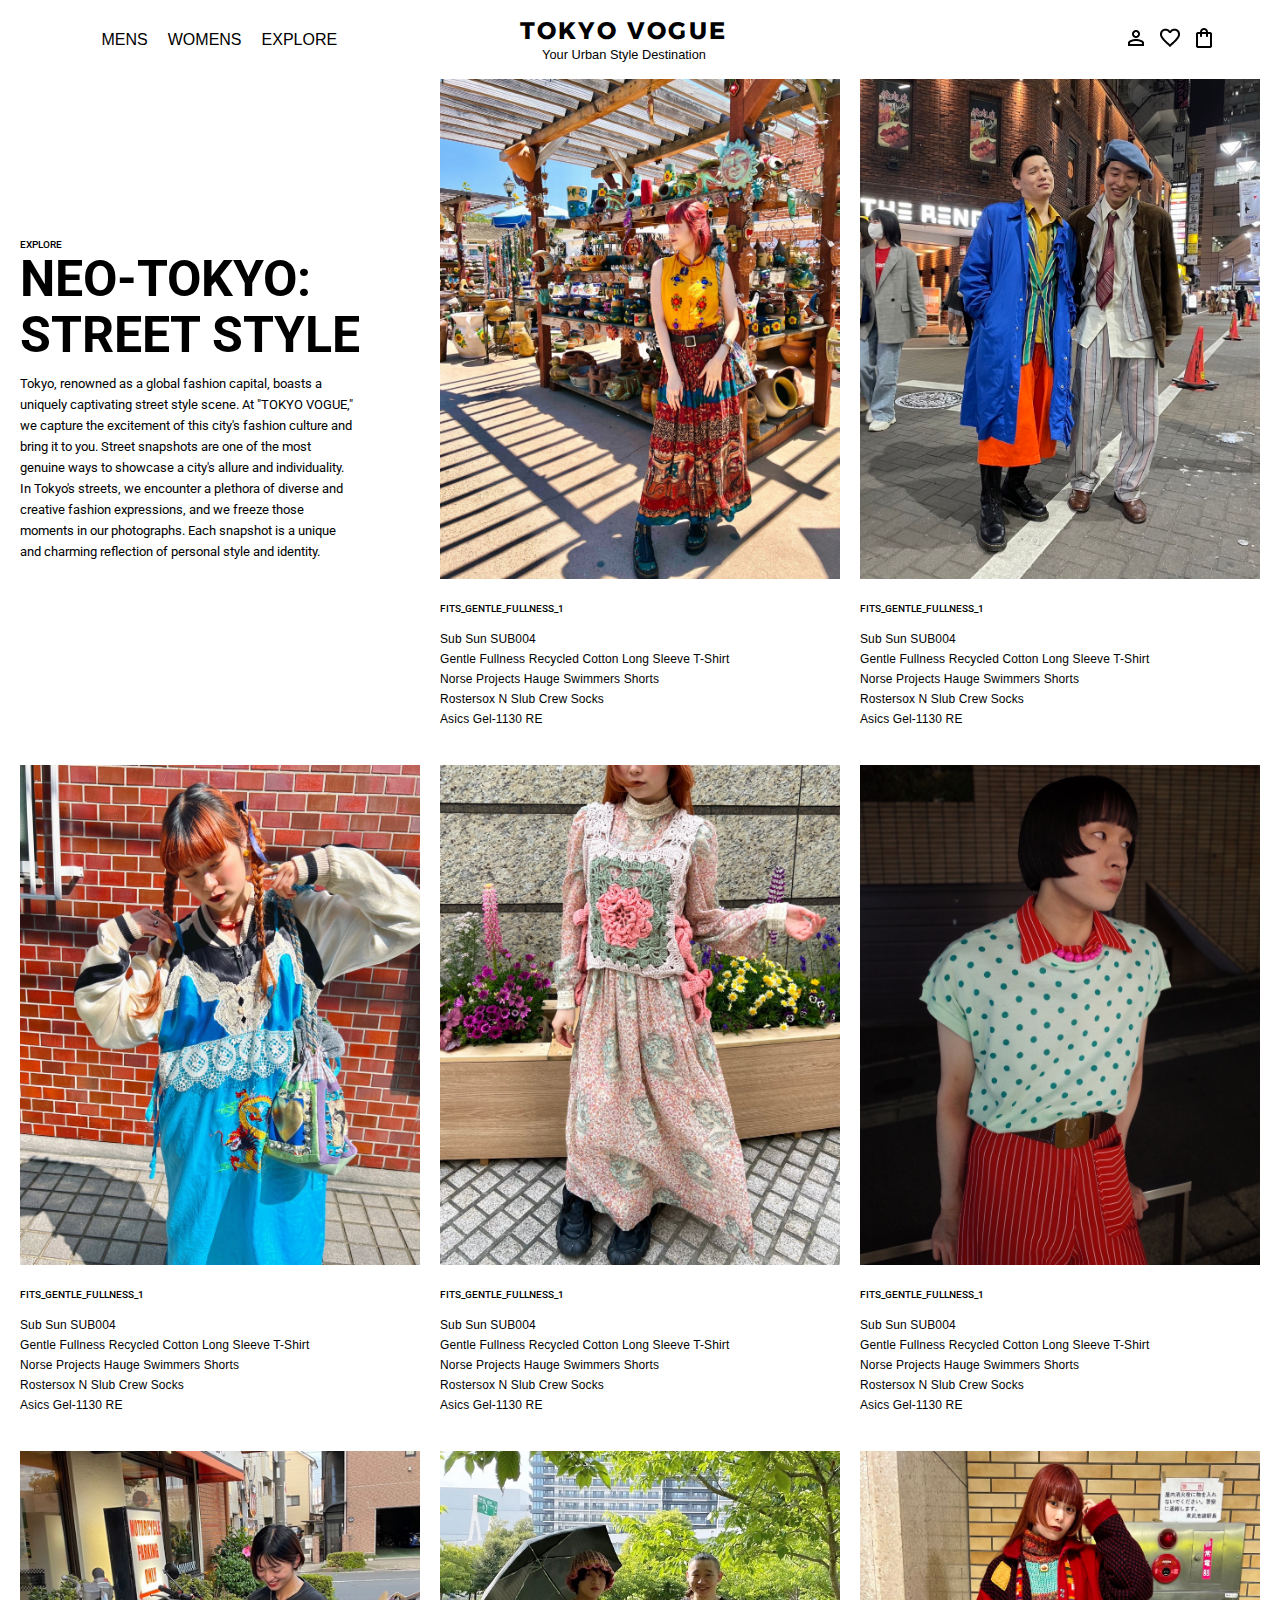
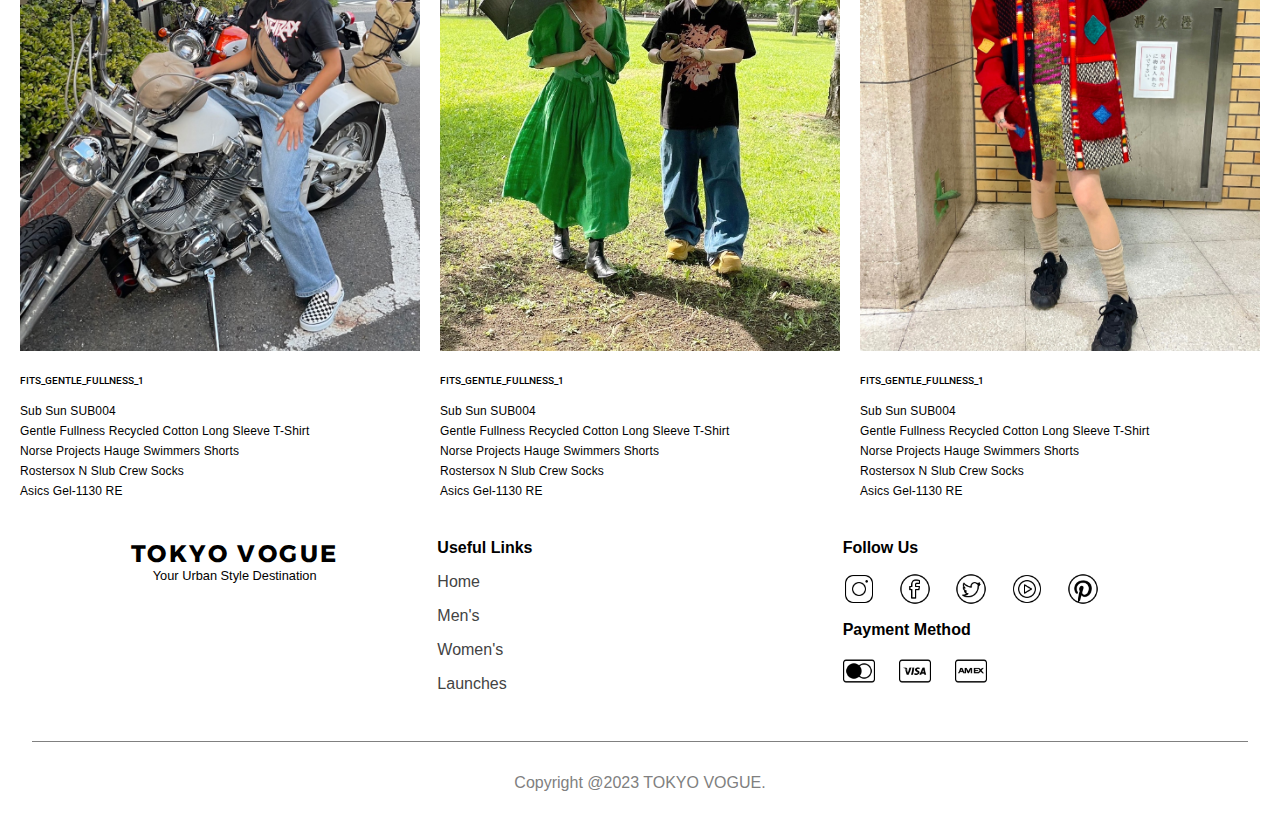
==== pages/explore.html @ 84b23850 "maya finished" ====
<!DOCTYPE html>
<html lang="en">
    <head>
        <meta charset="UTF-8">
        <meta name="viewport" content="width=device-width, initial-scale=1.0">
        <title>TOKYO VOGUE</title>
        <link rel="stylesheet" href="../index.css" >
        <link rel="stylesheet" href="../humburger.css">
        <link rel="stylesheet" href="../css/explore.css">
        <link rel="preconnect" href="https://fonts.googleapis.com">
        <link rel="preconnect" href="https://fonts.gstatic.com" crossorigin>
        <link href="https://fonts.googleapis.com/css2?family=Alexandria:wght@900&family=Roboto&display=swap" rel="stylesheet">
        <link href="https://fonts.googleapis.com/css2?family=Roboto:wght@900¥¥&display=swap" rel="stylesheet">
        <link href="https://fonts.googleapis.com/css2?family=Manrope:wght@800&display=swap" rel="stylesheet">
        <link href="https://fonts.googleapis.com/css2?family=Hind+Siliguri:wght@300&display=swap" rel="stylesheet">
    </head>
    <body>
        <nav class="c-header c-hamburger-menu">
            
            <input type="checkbox" name="hamburger" id="hamburger" class="c-hamburger-menu__input"/>
            <label for="hamburger" class="c-hamburger-menu__bg"></label>
            <ul class="c-header__list c-hamburger-menu__list">
            <li class="c-header__list-item">
            </li>
            <li class="c-header__list-item">
                <a href="../pages/mens.html" class="c-header__list-link">MENS</a>
            </li>
            <li class="c-header__list-item">
                <a href="../pages/womens.html" class="c-header__list-link">WOMENS</a>
            </li>
            <li class="c-header__list-item">
                <a href="../pages/explore.html" class="c-header__list-link">EXPLORE</a>
            </li>
            </ul>
            <div class="logo">
                <h2><a href="../index.html">TOKYO VOGUE</a></h2>
                <p><a href="../index.html">Your Urban Style Destination</a></p>
            </div>
            <ul class="icon-list">
                <li><img src="../imgs/person_FILL0_wght400_GRAD0_opsz24.png" class="" alt=""></li>
                <li><img src="../imgs/favorite_FILL0_wght400_GRAD0_opsz24.png" class="" alt=""></li>
                <li><img src="../imgs/shopping_bag_FILL0_wght400_GRAD0_opsz24.png" class="" alt=""></li>
            </ul>
            <label for="hamburger" class="c-hamburger-menu__button">
            <span class="c-hamburger-menu__button-mark"></span>
            <span class="c-hamburger-menu__button-mark"></span>
            <span class="c-hamburger-menu__button-mark"></span>
            </label>
        </nav>

        <section>
            <img src="../imgs/main3.JPG" class="explore-mobile-top">
            <div class="x-container">
                
                <div class="x-text">
                    <p class="x-p">EXPLORE</p>
                    <h2>NEO-TOKYO:</h2>
                    <h2>STREET STYLE</h2>
                    <p class="x-p2">Tokyo, renowned as a global fashion capital, boasts a uniquely captivating street style scene. At "TOKYO VOGUE," we capture the excitement of this city's fashion culture and bring it to you. Street snapshots are one of the most genuine ways to showcase a city's allure and individuality. In Tokyo's streets, we encounter a plethora of diverse and creative fashion expressions, and we freeze those moments in our photographs. Each snapshot is a unique and charming reflection of personal style and identity.</p>
                </div>
                <div class="x-items">
                    <img src="../imgs/style1.JPG" class="x-1" alt="clothes">
                    
                    <p class="x-items-title">FITS_GENTLE_FULLNESS_1</p>
                    <div class="x-ex">
                        <p>Sub Sun SUB004</p>
                        <p>Gentle Fullness Recycled Cotton Long Sleeve T-Shirt</p>
                        <p>Norse Projects Hauge Swimmers Shorts</p>
                        <p>Rostersox N Slub Crew Socks</p>
                        <p>Asics Gel-1130 RE</p>
                    </div>
                </div>
                <div class="x-items">
                    <img src="../imgs/style2.JPG" class="x-1" alt="clothes">
                    
                    <p class="x-items-title">FITS_GENTLE_FULLNESS_1</p>
                    <div class="x-ex">
                        <p>Sub Sun SUB004</p>
                        <p>Gentle Fullness Recycled Cotton Long Sleeve T-Shirt</p>
                        <p>Norse Projects Hauge Swimmers Shorts</p>
                        <p>Rostersox N Slub Crew Socks</p>
                        <p>Asics Gel-1130 RE</p>
                    </div>
                </div>
                <div class="x-items">
                    <img src="../imgs/style3.JPG" class="x-1" alt="clothes">
                    
                    <p class="x-items-title">FITS_GENTLE_FULLNESS_1</p>
                    <div class="x-ex">
                        <p>Sub Sun SUB004</p>
                        <p>Gentle Fullness Recycled Cotton Long Sleeve T-Shirt</p>
                        <p>Norse Projects Hauge Swimmers Shorts</p>
                        <p>Rostersox N Slub Crew Socks</p>
                        <p>Asics Gel-1130 RE</p>
                    </div>
                </div>
                <div class="x-items">
                    <img src="../imgs/style6.JPG" class="x-1" alt="clothes">
                    
                    <p class="x-items-title">FITS_GENTLE_FULLNESS_1</p>
                    <div class="x-ex">
                        <p>Sub Sun SUB004</p>
                        <p>Gentle Fullness Recycled Cotton Long Sleeve T-Shirt</p>
                        <p>Norse Projects Hauge Swimmers Shorts</p>
                        <p>Rostersox N Slub Crew Socks</p>
                        <p>Asics Gel-1130 RE</p>
                    </div>
                </div>
                <div class="x-items">
                    <img src="../imgs/style-k1.JPG" class="x-1" alt="clothes">
                    
                    <p class="x-items-title">FITS_GENTLE_FULLNESS_1</p>
                    <div class="x-ex">
                        <p>Sub Sun SUB004</p>
                        <p>Gentle Fullness Recycled Cotton Long Sleeve T-Shirt</p>
                        <p>Norse Projects Hauge Swimmers Shorts</p>
                        <p>Rostersox N Slub Crew Socks</p>
                        <p>Asics Gel-1130 RE</p>
                    </div>
                </div>
                <div class="x-items">
                    <img src="../imgs/style11.JPG" class="x-1" alt="clothes">
                    
                    <p class="x-items-title">FITS_GENTLE_FULLNESS_1</p>
                    <div class="x-ex">
                        <p>Sub Sun SUB004</p>
                        <p>Gentle Fullness Recycled Cotton Long Sleeve T-Shirt</p>
                        <p>Norse Projects Hauge Swimmers Shorts</p>
                        <p>Rostersox N Slub Crew Socks</p>
                        <p>Asics Gel-1130 RE</p>
                    </div>
                </div>
                <div class="x-items">
                    <img src="../imgs/style-k2.JPG" class="x-1" alt="clothes">
                    
                    <p class="x-items-title">FITS_GENTLE_FULLNESS_1</p>
                    <div class="x-ex">
                        <p>Sub Sun SUB004</p>
                        <p>Gentle Fullness Recycled Cotton Long Sleeve T-Shirt</p>
                        <p>Norse Projects Hauge Swimmers Shorts</p>
                        <p>Rostersox N Slub Crew Socks</p>
                        <p>Asics Gel-1130 RE</p>
                    </div>
                </div>
                
                
                <div class="x-items">
                    <img src="../imgs/style7.JPG" class="x-1" alt="clothes">
                    
                    <p class="x-items-title">FITS_GENTLE_FULLNESS_1</p>
                    <div class="x-ex">
                        <p>Sub Sun SUB004</p>
                        <p>Gentle Fullness Recycled Cotton Long Sleeve T-Shirt</p>
                        <p>Norse Projects Hauge Swimmers Shorts</p>
                        <p>Rostersox N Slub Crew Socks</p>
                        <p>Asics Gel-1130 RE</p>
                    </div>
                </div>
                
            </section>
        
            <footer>
                <div class="footer-container">
                    <div class="footer-left">
                        <div class="footer-logo">
                            <h2>TOKYO VOGUE</h2>
                            <p>Your Urban Style Destination</p>
                        </div>
                    </div>
                    
                    <div class="footer-middle">
                        <div>
                            <h4 class="usefullinks">Useful Links</h4>
                            <ul class="links-container">
                                <li><a href="index.html">Home</a></li>
                                <li><a href="pages/mens.html"> Men's</a></li>
                                <li><a href="pages/womens.html">Women's</a></li>
                                <li><a href="#">Launches</a></li>
                            </ul>
                        </div>
                    </div>
                    <div class="footer-right">
                        <h4>Follow Us</h4>
                        <div class="icons">
                            <img src="../imgs/icons8-instagram-50.png" class="icon-items" alt="instagram icon">
                            <img src="../imgs/icons8-facebook-50.png" class="icon-items" alt="facebook icon">
                            <img src="../imgs/icons8-twitter-circled-50.png" class="icon-items" alt="twitter-icon">
                            <img src="../imgs/icons8-youtube-music-50.png" class="icon-items" alt="youtube-icon">
                            <img src="../imgs/icons8-pinterest-50.png" class="icon-items" alt="pinterest-icon">
                        </div>
                        <h4>Payment Method</h4>
                        <div class="icons">
                            <img src="../imgs/icons8-mastercard-50.png" class="icon-items" alt="mastercard-icon">
                            <img src="../imgs/icons8-visa-card-50.png" class="icon-items" alt="visacard-icon">
                            <img src="../imgs/icons8-amex-50.png" class="icon-items" alt="amexcard-icon">
                        </div>
                        
                    </div>
        
                    <div class="mobile-footer">
                        <div class="footer-middle2">
                            
                            <h5 class="usefullinks">Useful Links</h5>
                            <ul class="links-container">
                                <li><a href="../index.html">Home</a></li>
                                <li><a href="../pages/mens.html"> Men's</a></li>
                                <li><a href="../pages/womens.html">Women's</a></li>
                                <li><a href="#">Launches</a></li>
                            </ul>
                            
                        </div>
                        <div class="footer-right2">
                            <h5>Follow Us</h5>
                            <div class="icons">
                                <img src="../imgs/icons8-instagram-50.png" class="icon-items" alt="instagram icon">
                                <img src="../imgs/icons8-facebook-50.png" class="icon-items" alt="facebook icon">
                                <img src="../imgs/icons8-twitter-circled-50.png" class="icon-items" alt="twitter-icon">
                                <img src="../imgs/icons8-youtube-music-50.png" class="icon-items" alt="youtube-icon">
                                <img src="../imgs/icons8-pinterest-50.png" class="icon-items" alt="pinterest-icon">
                            </div>
                            <h5>Payment Method</h5>
                            <div class="icons">
                                <img src="../imgs/icons8-mastercard-50.png" class="icon-items" alt="mastercard-icon">
                                <img src="../imgs/icons8-visa-card-50.png" class="icon-items" alt="visacard-icon">
                                <img src="../imgs/icons8-amex-50.png" class="icon-items" alt="amexcard-icon">
                            </div>
                            
                        </div>
                    </div>
                </div>
                <p class="footer-bottom">Copyright @2023 TOKYO VOGUE.</p>
            </footer>
            
        </body>
</html>
---- index.css ----
*{
    box-sizing: border-box;
    margin: 0;
    padding: 0;
    font-family: Verdana, Geneva, Tahoma, sans-serif;
}

/* ---------------------- nav-bar styling ---------------------- */

.nav-container{
    display: flex;
    justify-content: center;
    align-items: center;
    padding-top: 1rem;
    width: 100%;
}

.logo{
    display: flex;
    flex-direction: column;
    flex: 1;
    align-items: center;
}

.logo h2 a{
    color: black;
    text-decoration: none;
    font-family: 'Alexandria', sans-serif;
    letter-spacing: 0.1em;
}

.logo p a{
    color: black;
    text-decoration: none;
    font-size: 0.8em;
}

.logo h4{
    font-family: sans-serif;
}

.nav-list{
    display: flex;
    flex: 1;
    padding-left: none;
    gap: 15px;
    justify-content: center;
    
}

.nav-list li{
    list-style: none;
    font-family: 'Roboto', sans-serif;
    font-size: 0.9em;
}

.nav-list li a {
    text-decoration: none; 
    color: black; 
    background-image: linear-gradient(90deg, #000000, #000000); 
    background-repeat: no-repeat;
    background-position: left bottom; 
    background-size: 0 1.5px; 
    transition: background-size 0.3s; 
}
.nav-list li a:hover{
    background-size: 100% 1.5px; 
}

.icon-list{
    display: flex;
    padding-right: 2rem;
    justify-content: end;
    flex: 1;
    gap: 10px;
    
}

.icon-list li{
    list-style: none;
}

/*------------------------ main-------------------------- */
.mainImage {
    text-align: center; 
    position: relative; 
    overflow: hidden;
}

.main-image {
    width: 100%;
    display: block;
}

.main-image2{
    display: none;
}


.main-p {
    position: absolute;
    top: 38%;
    left: 3%;
    color: white;
} 

.main-p h2{
    font-family: 'Roboto', sans-serif;
    font-size: 2.5em;
}

.explore-now {
    margin: 20px auto;
    color: white;
    text-decoration: none; 
    background-image: linear-gradient(90deg, #ffffff, #ffffff); 
    background-repeat: no-repeat;
    background-position: left bottom;
    background-size: 0 1.5px; 
    transition: background-size 0.3s; 
}

.explore-now:hover {
    background-size: 100% 1.5px;
}

@media (max-width: 810px){
    .main-image{
        transform:scale( 1.2, 1.2);
    }

    .main-p p{
        font-size: 0.8em;
    }

    .main-p h2{
        font-size: 1.5em;
    }

    .explore-now{
        font-size: 0.8em;
    }
}

@media (max-width: 450px){
    .main-image{
        display: none;
    }

    .main-image2{
        display: block;
        width: 100%;
        filter: brightness(80%)
    }
    .main-p {
        top: 60%;
        left: 4%;
    }
    .main-p p{
        font-size: 0.8em;
    }

    .main-p h2{
        font-size: 1.2em;
    }
    
    .explore-now{
        font-size: 0.8em;
    }

    .nav-list {
        display: none;
    }

}


/* ----------------------------- shoecontainer ---------------------------- */

.shoes-container{
    margin-top: 1.5em;
    display: grid;
    grid-template-columns: 1fr 1fr 1fr;
    grid-template-rows: 1fr;
    gap: 1em;
}

.shoe1{
    display: flex;
    flex-direction: column;
    overflow: hidden;
}

.shoe{
    width: 90%;
    margin: 0 auto;
    transition: transform 0.3s ease; 
}

.shoe:hover{
    transform: scale(0.95);
}

.shoe-explain{
    width: 90%;
    margin: 0 auto;
}

.shoe-p {
    margin-top: 1em;
    font-size: 0.8em;
    font-family: Verdana, Geneva, Tahoma, sans-serif;
}

.shoe-p2 {
    margin-top: 0.7em;
    font-size: 0.8em;
    font-weight: 100;
    font-family: Verdana, Geneva, Tahoma, sans-serif;
    color: rgb(100, 100, 100);
}

.shoe-explain h3{
    margin-top: 0.7em;
    font-family: Verdana, Geneva, Tahoma, sans-serif;
}

@media (max-width: 810px){

    .shoe-p{
        font-size: 0.7em;
    }

    .shoe-explain h3{
        font-size: 0.9em;
    }

    .shoe-p2 {
        font-size: 0.7em;
    }
}


@media (max-width: 450px){
    .shoes-container{
        grid-template-columns: 1fr 1fr;
        grid-template-rows: 1fr 1fr ;
    }

    .shoe-p{
        font-size: 0.6em;
    }

    .shoe-explain h3{
        font-size: 0.8em;
    }

    .shoe-p2 {
        font-size: 0.6em;
    }
}

/* ---------------------- second and third main part ------------------- */

.second-main{
    margin-top: 1.5em;
    position: relative; 
    overflow: hidden;
}

.main2-image {
    width: 100%;
    display: block;
}

.main2-image2{
    display: none;
}
.main2-p {
    position: absolute;
    top: 50%;
    left: 5%;
    color: white;
    text-align: center;
} 

.main2-p h2{
    font-family: 'Roboto', sans-serif;
    font-size: 2.5em;
}

.explore-now2{
    font-family: Verdana, Geneva, Tahoma, sans-serif;
    color: white;
    text-decoration: none; 
    background-image: linear-gradient(90deg, #ffffff, #ffffff); 
    background-repeat: no-repeat;
    background-position: left bottom;
    background-size: 0 1.5px; 
    transition: background-size 0.3s; 
}

.explore-now2:hover {
    background-size: 100% 1.5px; 
}

@media (max-width:810px){
    .main2-image {
        transform:scale( 1.2, 1.2);
    }

    .main2-p {
        left: 3%;
    }

    .main2-p p{
        font-size: 0.9em;
    }

    .main2-p h2{
        font-size: 1.5em;
    }

    .explore-now2{
        font-size: 0.9em;
        background-size: 0 1px; 
    }

    .explore-now2:hover {
        background-size: 100% 1px; 
    }
}

@media (max-width:450px) {
    .main2-image{
        display: none;
    }

    .main2-image2{
        display: block;
        width: 100%;
        filter: brightness(80%)
    }
    .third-main{
        display: none;
    }

}
/* --------------------- more feature pert --------------------- */

.more-features{
    padding: 2em;
}

.more-features h3{
    margin: 2px 2px 1em 2px;
}

.feature-container{
    display: grid;
    grid-template-columns: 1fr 1fr 1fr 1fr;
    grid-template-rows: 1fr;
}

.first-one {
    width: 100%;
    padding: 3%;
}

.first-one img{
    width: 100%;

}

.first-one h4{
    font-size: 0.9em;
    margin: 1em 0em;
}

.first-one p{
    font-size: 0.8em;
    color: rgb(100, 100, 100);
}

@media (max-width: 810px){
    .first-one h4{
        font-size: 0.7em;
    }

    .first-one p{
        font-size: 0.5em;
    }
}

@media (max-width: 450px){
    .more-features h3{
        font-size: 0.95em;
    }

    .first-one {
        padding: 1%;
    }

    .first-one p{
        font-size: 0.6em;
    }

    .feature-container {
        grid-template-columns: 1fr ;
        grid-row: 1fr 1fr 1fr 1fr;
        gap: 0.5em;
    }
}

/* ---------------------- subscribe ------------------------ */

.subscribe {
    position: relative;
}

.subscribe-img {
    width: 100%;
    padding: 10px;
    filter: brightness(70%);
}

.subscribe2-img, .subscribe3-img, .subscribe4-img{
    display: none;
}

.subscribe-container {
    width: 30%;
    position: absolute; 
    top: 15%;
    left: 3%;
}


.subscribe-container h3{
    color: white;
    font-weight: 300;
    margin-bottom: 1.5em;
}

.input-text {
    height: 2.4em;
    width: 100%;
    padding: 0 16px;
    border-radius: 4px;
    border: none;
    box-shadow: 0 0 0 1px #ccc inset;
    appearance: none;
    -webkit-appearance: none;
    -moz-appearance: none;
}

.checkbox-group {
    display: flex;
    flex-direction: column;
    margin-bottom: 1.5em;
}

.checkbox-group p{
    color: white;
    margin-bottom: 1em;
}

.checkbox {
    display: flex;
    align-items: center;
    margin-bottom: 10px;
    flex: 1;
}

input[type="checkbox"] {
    margin-right: 5px; 
    flex-shrink: 0; 
}

.checkbox label{
    color: white;
}



.check-container{
    display: flex;
    justify-content: space-around;
}

.btn{
    border: 1px solid black;
    border-radius: 5px;
    background-color: black;
    text-align: center;
    color: white;
    height: 3em;
    width: 100%;
}

@media (max-width:1140px){
    .subscribe-img {
        display: none;
    }

    .subscribe2-img {
        display: block;
        width: 100%;
        padding: 10px;
        filter: brightness(70%);
    }
    .subscribe-container {
        top: 8%;
        width: 50%;
    }
    .subscribe-container h3 {
        font-size: 1.1em;
    }
}

@media (max-width: 770px){
    .subscribe2-img {
        display: none;
    }

    .subscribe3-img {
        display: block;
        width: 100%;
        padding: 10px;
        filter: brightness(70%);
    }
    .subscribe-container {
        top: 8%;
        width: 70%;
    }
}

@media (max-width: 558px){
    .subscribe3-img {
        display: none;
    }

    .subscribe4-img {
        display: block;
        width: 100%;
        padding: 10px;
        filter: brightness(65%);
    }
    .subscribe-container {
        top: 8%;
        width: 80%;
        left: 10%;
        margin: 0 auto;
    }

    .subscribe-container h3 {
        font-size: 1em;
        font-weight: 600;
    }
}

/* ----------------------- footer ---------------------- */

.footer-container{
    display: flex;
    justify-content: space-around;
    border-bottom:solid 1px gray ;
    width: 95%;
    margin: 2em auto;
    padding-bottom: 2em;
}

.footer-logo{
    display: flex;
    flex-direction: column;
    flex: 1;
    align-items: center;
}

.footer-logo h2{
    font-family: 'Alexandria', sans-serif;
    letter-spacing: 0.1em;
}

.footer-logo p {
    font-size: 0.8em;
}

.footer-left{
    flex: 1;
    display: flex;
    flex-direction: column;
}

.footer-middle{
    flex: 1;
}

.usefullinks {
    margin-bottom: 1em;
}

.links-container{
    padding-left: none;
}

.links-container li{
    list-style: none;
    margin-bottom: 1em;
}

.links-container li a {
    text-decoration: none;
    color: rgb(67, 67, 67);
}

.footer-right {
    flex: 1;
    display: flex;
    flex-direction: column;
}

.footer-right h4 {
    margin-bottom: 1em;
}

.footer-right div , .footer-right2 div{
    margin-bottom: 1em;
}



.icons{
    display: flex;
    gap: 1.5em;
    margin-bottom: 1em;
}

.icon-items{
    width: 2em;
}

.footer-bottom{
    text-align: center;
    margin-top: 2em;
    margin-bottom: 2em;
    color: gray;
}

.mobile-footer {
    display: none;
}

@media (max-width: 810px) {
    .footer-left {
        margin-bottom: 0.6em;
    }
    
    .footer-middle{
        display: none;
    }

    .footer-right {
        display: none;
    }
    
    .footer-container{
        flex-direction: column;
        margin-bottom: 1em;
    }

    .mobile-footer {
        display: flex;
        justify-content: space-around;
    }

    .footer-middle2 {
        padding-left: 10%;
    }

    .footer-right2 h5{
        margin: 0em 1em 1em 1em;
    }

    .footer-right2 div {
        padding-left: 1em;
        padding-right: 1em;
    }

    .usefullinks {
        margin-bottom: 0.7em;
    }

    .links-container li{
        margin-bottom: 0.7em;
    }

    .footer-logo{
        display: flex;
        margin-bottom: 2%;
    }
    
    .footer-logo h2{
        font-family: 'Alexandria', sans-serif;
        letter-spacing: 0.1em;
        font-size: 1.2em;
    }
    
    .footer-logo p {
        font-size: 0.7em;
    }

    .footer-bottom{
        font-size: 0.8em;
    }
    
}

@media (max-width:450px ) {

    .footer-container{
        padding-bottom: 1.5em;
    }
    .footer-middle2 {
        padding-left: 5%;
    }

    .icon-items{
        width: 1.5em;
    }

    .icons {
        gap: 0.5em;
    }
    
    .links-container li a{
        margin-bottom: 0.5em;
        font-size: 0.85em;
    }

    .footer-bottom {
        font-size: 0.5em;
    }
    
}
---- humburger.css ----
/* ----------------hamburger---------------- */

.hamburger {
  display: none;
}

.hamburger-menu{
  display: none;
}

.c-header {
  align-items: center;
  box-sizing: border-box;
  display: flex;
  justify-content: space-between;
  padding: 1rem 2rem; 
  width: 100%;
  display: flex;
}


.c-header__list {
  box-sizing: border-box;
  display: flex;
  margin: 0;
  padding: 0;
  flex: 1;
  justify-content: center;
}

.c-header__list-item {
  list-style: none;
  text-decoration: none;
}

.c-header__list-link {
  color: #000; 
  display: block;
  margin-right: 20px; 
  padding: 10px 0px; 
  text-decoration: none; 
  background-image: linear-gradient(90deg, #000000, #000000); 
  background-repeat: no-repeat;
  background-position: left bottom; 
  background-size: 0 1.5px; 
  transition: background-size 0.3s; 
}

.c-header__list-link:hover {
    background-size: 100% 1.5px; 
}

.c-hamburger-menu {
  position: relative;
  z-index: 9999;
}

@media screen and (max-width:810px) {
  .c-hamburger-menu__list {
    background-color: rgb(164, 164, 164); 
    align-items: flex-start;
    display: flex;
    flex-direction: column;
    left: 0;
    padding: 2rem; 
    position: absolute;
    transform: translateX(-100%);
    transition: 0.3s; 
    top: 100%;
    width: 100%;
  }

  #hamburger:checked ~ .c-hamburger-menu__list {
    transform: translateX(0%);
    transition: 0.3s;
  }
  
}

.c-hamburger-menu__input {
  display: none;
}
  
#hamburger:checked ~ .c-hamburger-menu__bg {
  display: block;
}

.c-hamburger-menu__button {
  display: none;
}

@media screen and (max-width: 810px) {
  .c-hamburger-menu__button {
    align-items: center;
    border: none;
    cursor: pointer;
    display: flex;
    flex-direction: column;
    gap: 5px; 
    justify-content: center;
  }
}

.c-hamburger-menu__button-mark {
  background-color: #000; 
  display: block;
  height: 1px; 
  transition: 0.3s; 
  width: 20px; 
}

@media screen and (max-width: 810px) {
  #hamburger:checked
    ~ .c-hamburger-menu__button
    .c-hamburger-menu__button-mark:nth-of-type(1) {
    transform: translate(2px, 1px) rotate(45deg); 
    transform-origin: 0%; 
  }
  #hamburger:checked
    ~ .c-hamburger-menu__button
    .c-hamburger-menu__button-mark:nth-of-type(2) {
    opacity: 0;
  }
  #hamburger:checked
    ~ .c-hamburger-menu__button
    .c-hamburger-menu__button-mark:nth-of-type(3) {
    transform: translate(2px, 3px) rotate(-45deg); 
    transform-origin: 0%; 
  }

}
/* -------- nav-bar styling -------- */

@media screen and (max-width: 810px) {
    .icon-list {
      display: none;
    }
}
---- css/explore.css ----
.explore-mobile-top{
    display: none;
}

.x-container {
    display: grid;
    grid-template-columns: 1fr 1fr 1fr;
    grid-template-rows: 1fr 1fr  1fr;
    grid-gap: 30px 20px;
    padding: 0px 20px 0px 20px;
}

.x-text{
    display: flex;
    flex-direction: column;
    align-items: flex-start;
    justify-content: center;
    padding-top: 100px;
    padding-bottom: 100px;
}

.x-1{
    width: 100%;
    margin-bottom: 20px;
}

.x-p {
    font-family: "neue-haas-unica", -apple-system, BlinkMacSystemFont, "Segoe UI", Roboto, Helvetica, Arial, sans-serif, "Apple Color Emoji", "Segoe UI Emoji", "Segoe UI Symbol", sans-serif;
    font-size: 10px;
    font-weight: 500;
    line-height: 12px;
    text-transform: uppercase;
}

.x-p2 {
    font-family: "neue-haas-unica", -apple-system, BlinkMacSystemFont, "Segoe UI", Roboto, Helvetica, Arial, sans-serif, "Apple Color Emoji", "Segoe UI Emoji", "Segoe UI Symbol", sans-serif;
    display: block;
    margin-block-start: 1em;
    margin-block-end: 1em;
    margin-inline-start: 0px;
    margin-inline-end: 0px;
    margin-top: 10px;
    max-width: 335px;
    font-size: 13px;
    font-weight: 400;
    letter-spacing: 0;
    line-height: 21px;
    text-rendering: optimizeLegibility;
}

.x-text h2{
    font-family: "neue-haas-unica", -apple-system, BlinkMacSystemFont, "Segoe UI", Roboto, Helvetica, Arial, sans-serif, "Apple Color Emoji", "Segoe UI Emoji", "Segoe UI Symbol", sans-serif;
    font-size: 50px;
    line-height: 56px
}

.x-items-title{
    font-family: "neue-haas-unica", -apple-system, BlinkMacSystemFont, "Segoe UI", Roboto, Helvetica, Arial, sans-serif, "Apple Color Emoji", "Segoe UI Emoji", "Segoe UI Symbol", sans-serif;
    font-size: 10px;
    font-weight: 500;
    line-height: 12px;
    text-transform: uppercase;
    margin-bottom: 20px;
}

.x-ex {
    display: block;

}

.x-ex p{
    margin-bottom: 1em;
    font-weight: 300;
    line-height: 8px;
    letter-spacing: 0.01em;
    font-family: HelveticaNeue-Light, "Helvetica Neue Light", "Helvetica Neue", Helvetica, Arial, sans-serif;
    font-size: 12px;
}


@media (max-width:1100px){
    .x-container {
        display: grid;
        grid-template-columns: 1fr 1fr ;
        grid-template-rows: 1fr 1fr  1fr 1fr;
        grid-gap: 30px 20px;
        padding: 0px 20px 0px 20px;
    }
}

@media (max-width: 750px){
    .explore-mobile-top{
        display: block;
        width: 100%;
        filter: brightness(80%)
    }
    .x-container {
        display: grid;
        grid-template-columns: 1fr ;
        grid-template-rows: 450px 1fr  1fr 1fr 1fr;
        grid-gap: 20px;
    }

    .x-text h2{
        font-family: "neue-haas-unica", -apple-system, BlinkMacSystemFont, "Segoe UI", Roboto, Helvetica, Arial, sans-serif, "Apple Color Emoji", "Segoe UI Emoji", "Segoe UI Symbol", sans-serif;
        font-size: 1.5em;
        line-height: 1.5em;
    }
}
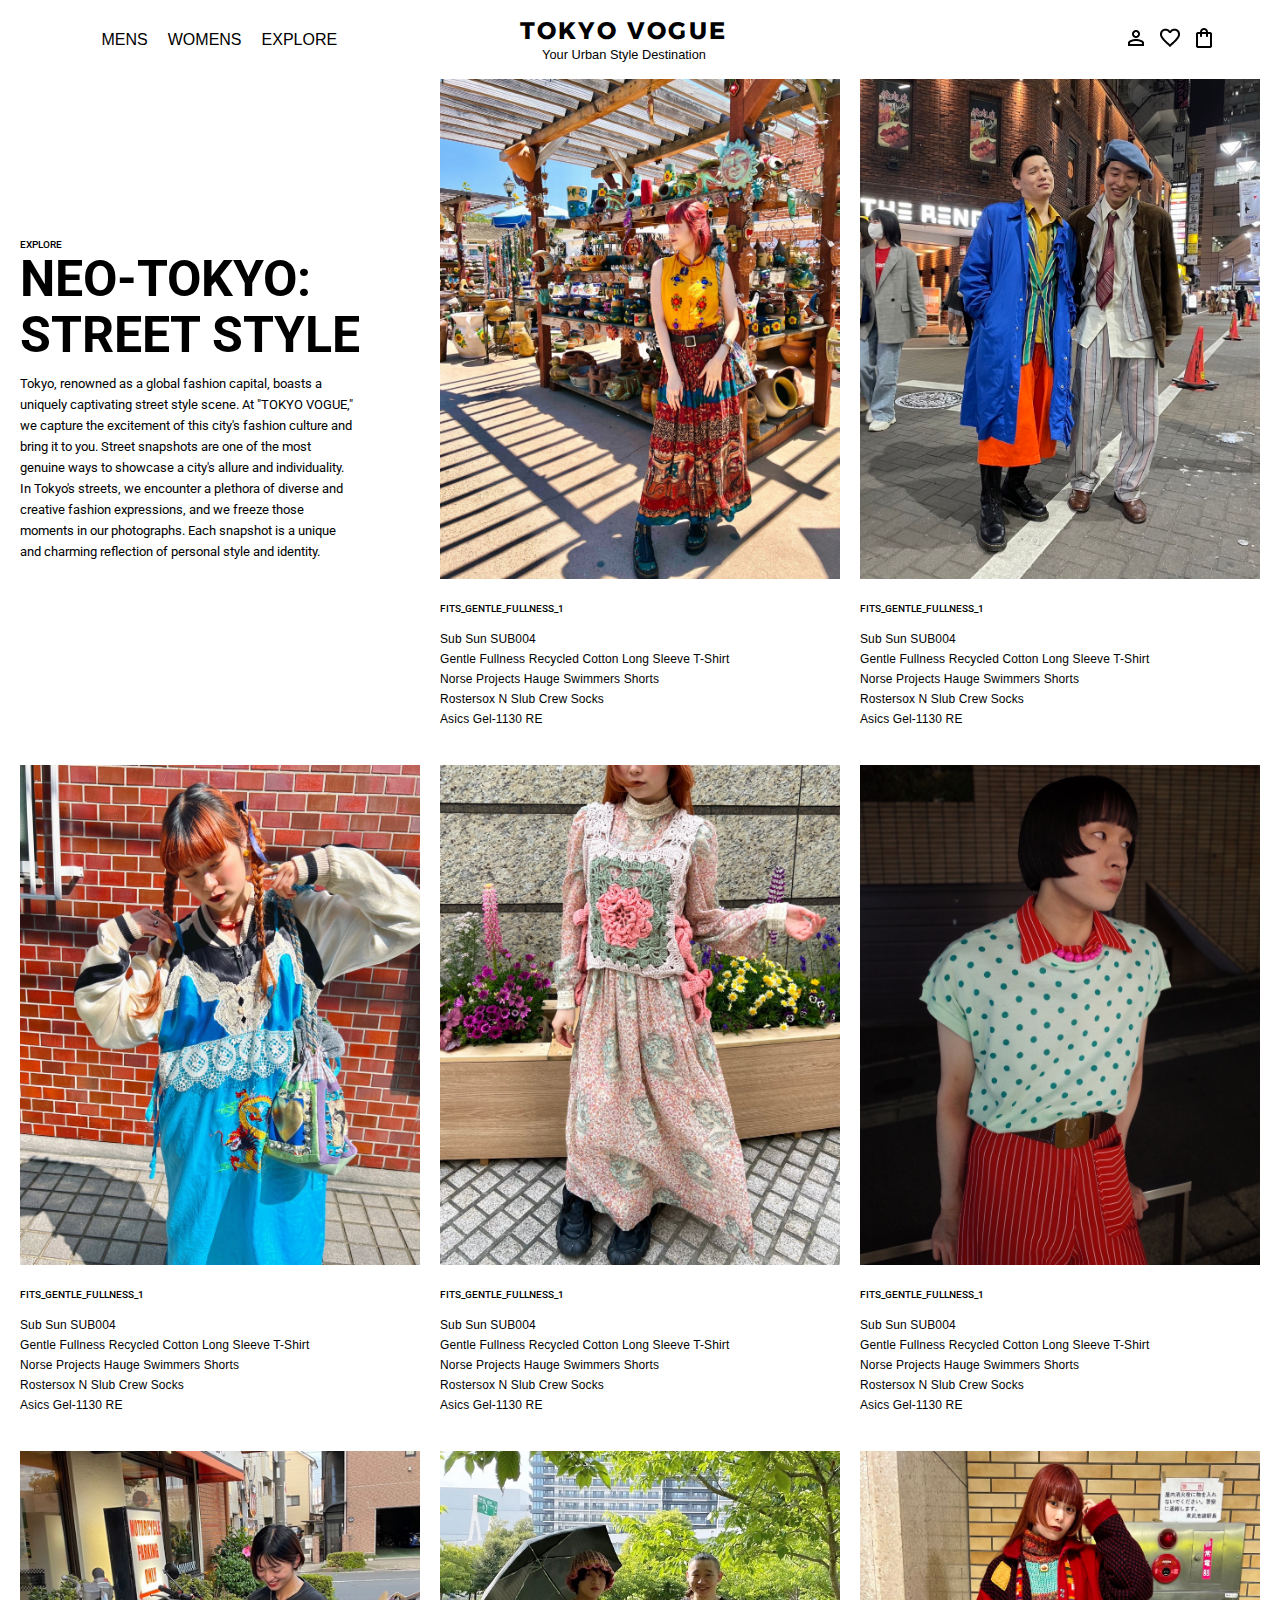
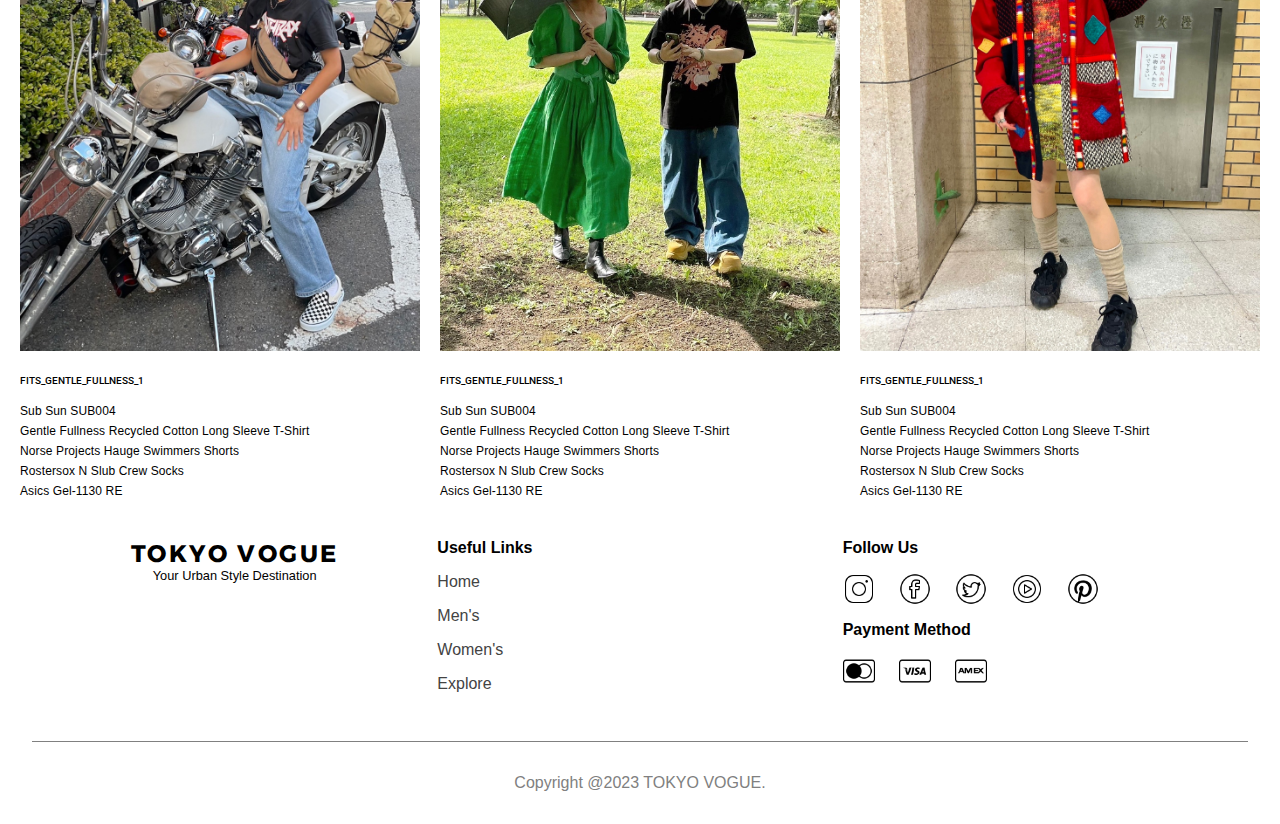
==== commit 401c658b: "added javascript for hamburger and carusel" ====
--- a/pages/explore.html
+++ b/pages/explore.html
@@ -10,46 +10,49 @@
         <link rel="preconnect" href="https://fonts.googleapis.com">
         <link rel="preconnect" href="https://fonts.gstatic.com" crossorigin>
         <link href="https://fonts.googleapis.com/css2?family=Alexandria:wght@900&family=Roboto&display=swap" rel="stylesheet">
-        <link href="https://fonts.googleapis.com/css2?family=Roboto:wght@900¥¥&display=swap" rel="stylesheet">
+        <link href="https://fonts.googleapis.com/css2?family=Roboto:wght@900&display=swap" rel="stylesheet">
         <link href="https://fonts.googleapis.com/css2?family=Manrope:wght@800&display=swap" rel="stylesheet">
         <link href="https://fonts.googleapis.com/css2?family=Hind+Siliguri:wght@300&display=swap" rel="stylesheet">
     </head>
     <body>
         <nav class="c-header c-hamburger-menu">
+            <!-- Navigation Bar is a Flex Container -->
+            <!-- It uses Flex properties for layout -->
             
-            <input type="checkbox" name="hamburger" id="hamburger" class="c-hamburger-menu__input"/>
+            <input type="checkbox" name="hamburger" id="hamburger" class="c-hamburger-menu__input" onchange="hamburgerOpen()">
             <label for="hamburger" class="c-hamburger-menu__bg"></label>
-            <ul class="c-header__list c-hamburger-menu__list">
-            <li class="c-header__list-item">
-            </li>
-            <li class="c-header__list-item">
+            <ul class="c-header__list c-hamburger-menu__list" id="menu-h">
+              <li class="c-header__list-item">
+              </li>
+              <li class="c-header__list-item">
                 <a href="../pages/mens.html" class="c-header__list-link">MENS</a>
-            </li>
-            <li class="c-header__list-item">
+              </li>
+              <li class="c-header__list-item">
                 <a href="../pages/womens.html" class="c-header__list-link">WOMENS</a>
-            </li>
-            <li class="c-header__list-item">
+              </li>
+              <li class="c-header__list-item">
                 <a href="../pages/explore.html" class="c-header__list-link">EXPLORE</a>
-            </li>
+              </li>
             </ul>
             <div class="logo">
                 <h2><a href="../index.html">TOKYO VOGUE</a></h2>
                 <p><a href="../index.html">Your Urban Style Destination</a></p>
             </div>
             <ul class="icon-list">
-                <li><img src="../imgs/person_FILL0_wght400_GRAD0_opsz24.png" class="" alt=""></li>
-                <li><img src="../imgs/favorite_FILL0_wght400_GRAD0_opsz24.png" class="" alt=""></li>
-                <li><img src="../imgs/shopping_bag_FILL0_wght400_GRAD0_opsz24.png" class="" alt=""></li>
+                <li><img src="../imgs/person_FILL0_wght400_GRAD0_opsz24.png" alt="user-icon"></li>
+                <li><img src="../imgs/favorite_FILL0_wght400_GRAD0_opsz24.png" alt="heart-icon"></li>
+                <li><img src="../imgs/shopping_bag_FILL0_wght400_GRAD0_opsz24.png" alt="shopping-bag"></li>
             </ul>
             <label for="hamburger" class="c-hamburger-menu__button">
-            <span class="c-hamburger-menu__button-mark"></span>
-            <span class="c-hamburger-menu__button-mark"></span>
-            <span class="c-hamburger-menu__button-mark"></span>
+              <span class="c-hamburger-menu__button-mark"></span>
+              <span class="c-hamburger-menu__button-mark"></span>
+              <span class="c-hamburger-menu__button-mark"></span>
             </label>
         </nav>
-
+        <!-- main section -->
         <section>
-            <img src="../imgs/main3.JPG" class="explore-mobile-top">
+            <img src="../imgs/main3.JPG" class="explore-mobile-top" alt="four people in izakaya">
+            <!-- Explore Container (Grid) -->
             <div class="x-container">
                 
                 <div class="x-text">
@@ -156,31 +159,61 @@
                         <p>Asics Gel-1130 RE</p>
                     </div>
                 </div>
-                
-            </section>
+            </div>
+        </section>
         
-            <footer>
-                <div class="footer-container">
-                    <div class="footer-left">
-                        <div class="footer-logo">
-                            <h2>TOKYO VOGUE</h2>
-                            <p>Your Urban Style Destination</p>
-                        </div>
-                    </div>
-                    
-                    <div class="footer-middle">
-                        <div>
-                            <h4 class="usefullinks">Useful Links</h4>
-                            <ul class="links-container">
-                                <li><a href="index.html">Home</a></li>
-                                <li><a href="pages/mens.html"> Men's</a></li>
-                                <li><a href="pages/womens.html">Women's</a></li>
-                                <li><a href="#">Launches</a></li>
-                            </ul>
-                        </div>
-                    </div>
-                    <div class="footer-right">
-                        <h4>Follow Us</h4>
+        <footer>
+            <div class="footer-container">
+                <div class="footer-left">
+                    <div class="footer-logo">
+                        <h2>TOKYO VOGUE</h2>
+                        <p>Your Urban Style Destination</p>
+                    </div>
+                </div>
+                
+                <div class="footer-middle">
+                    <div>
+                        <h4 class="usefullinks">Useful Links</h4>
+                        <ul class="links-container">
+                            <li><a href="../index.html">Home</a></li>
+                            <li><a href="../pages/mens.html"> Men's</a></li>
+                            <li><a href="../pages/womens.html">Women's</a></li>
+                            <li><a href="../pages/explore.html">Explore</a></li>
+                        </ul>
+                    </div>
+                </div>
+                <div class="footer-right">
+                    <h4>Follow Us</h4>
+                    <div class="icons">
+                        <img src="../imgs/icons8-instagram-50.png" class="icon-items" alt="instagram icon">
+                        <img src="../imgs/icons8-facebook-50.png" class="icon-items" alt="facebook icon">
+                        <img src="../imgs/icons8-twitter-circled-50.png" class="icon-items" alt="twitter-icon">
+                        <img src="../imgs/icons8-youtube-music-50.png" class="icon-items" alt="youtube-icon">
+                        <img src="../imgs/icons8-pinterest-50.png" class="icon-items" alt="pinterest-icon">
+                    </div>
+                    <h4>Payment Method</h4>
+                    <div class="icons">
+                        <img src="../imgs/icons8-mastercard-50.png" class="icon-items" alt="mastercard-icon">
+                        <img src="../imgs/icons8-visa-card-50.png" class="icon-items" alt="visacard-icon">
+                        <img src="../imgs/icons8-amex-50.png" class="icon-items" alt="amexcard-icon">
+                    </div>
+                    
+                </div>
+    
+                <div class="mobile-footer">
+                    <div class="footer-middle2">
+                        
+                        <h5 class="usefullinks">Useful Links</h5>
+                        <ul class="links-container">
+                            <li><a href="../index.html">Home</a></li>
+                            <li><a href="../pages/mens.html"> Men's</a></li>
+                            <li><a href="../pages/womens.html">Women's</a></li>
+                            <li><a href="../pages/explore.html">Explore</a></li>
+                        </ul>
+                        
+                    </div>
+                    <div class="footer-right2">
+                        <h5>Follow Us</h5>
                         <div class="icons">
                             <img src="../imgs/icons8-instagram-50.png" class="icon-items" alt="instagram icon">
                             <img src="../imgs/icons8-facebook-50.png" class="icon-items" alt="facebook icon">
@@ -188,7 +221,7 @@
                             <img src="../imgs/icons8-youtube-music-50.png" class="icon-items" alt="youtube-icon">
                             <img src="../imgs/icons8-pinterest-50.png" class="icon-items" alt="pinterest-icon">
                         </div>
-                        <h4>Payment Method</h4>
+                        <h5>Payment Method</h5>
                         <div class="icons">
                             <img src="../imgs/icons8-mastercard-50.png" class="icon-items" alt="mastercard-icon">
                             <img src="../imgs/icons8-visa-card-50.png" class="icon-items" alt="visacard-icon">
@@ -196,40 +229,11 @@
                         </div>
                         
                     </div>
+                </div>
+            </div>
+            <p class="footer-bottom">Copyright @2023 TOKYO VOGUE.</p>
+        </footer>
+        <script src="../humburger.js"></script>
         
-                    <div class="mobile-footer">
-                        <div class="footer-middle2">
-                            
-                            <h5 class="usefullinks">Useful Links</h5>
-                            <ul class="links-container">
-                                <li><a href="../index.html">Home</a></li>
-                                <li><a href="../pages/mens.html"> Men's</a></li>
-                                <li><a href="../pages/womens.html">Women's</a></li>
-                                <li><a href="#">Launches</a></li>
-                            </ul>
-                            
-                        </div>
-                        <div class="footer-right2">
-                            <h5>Follow Us</h5>
-                            <div class="icons">
-                                <img src="../imgs/icons8-instagram-50.png" class="icon-items" alt="instagram icon">
-                                <img src="../imgs/icons8-facebook-50.png" class="icon-items" alt="facebook icon">
-                                <img src="../imgs/icons8-twitter-circled-50.png" class="icon-items" alt="twitter-icon">
-                                <img src="../imgs/icons8-youtube-music-50.png" class="icon-items" alt="youtube-icon">
-                                <img src="../imgs/icons8-pinterest-50.png" class="icon-items" alt="pinterest-icon">
-                            </div>
-                            <h5>Payment Method</h5>
-                            <div class="icons">
-                                <img src="../imgs/icons8-mastercard-50.png" class="icon-items" alt="mastercard-icon">
-                                <img src="../imgs/icons8-visa-card-50.png" class="icon-items" alt="visacard-icon">
-                                <img src="../imgs/icons8-amex-50.png" class="icon-items" alt="amexcard-icon">
-                            </div>
-                            
-                        </div>
-                    </div>
-                </div>
-                <p class="footer-bottom">Copyright @2023 TOKYO VOGUE.</p>
-            </footer>
-            
-        </body>
+    </body>
 </html>--- a/index.css
+++ b/index.css
@@ -7,14 +7,6 @@
 
 /* ---------------------- nav-bar styling ---------------------- */
 
-.nav-container{
-    display: flex;
-    justify-content: center;
-    align-items: center;
-    padding-top: 1rem;
-    width: 100%;
-}
-
 .logo{
     display: flex;
     flex-direction: column;
@@ -45,7 +37,6 @@
     padding-left: none;
     gap: 15px;
     justify-content: center;
-    
 }
 
 .nav-list li{
@@ -85,6 +76,7 @@
     text-align: center; 
     position: relative; 
     overflow: hidden;
+    display: none;
 }
 
 .main-image {
@@ -99,10 +91,15 @@
 
 .main-p {
     position: absolute;
-    top: 38%;
+    top: 40%;
     left: 3%;
     color: white;
 } 
+
+.main-p2 {
+    top: 60%;
+    left:50%;
+}
 
 .main-p h2{
     font-family: 'Roboto', sans-serif;
@@ -124,6 +121,32 @@
     background-size: 100% 1.5px;
 }
 
+.swiper {
+    width: 100%;
+    
+}
+
+.swiper-slide {
+    display: flex;
+    justify-content: center;
+    align-items: center;
+    overflow: hidden;
+}
+  
+[class*="slide-image"] {
+    width: 100%;
+    height: auto;
+    object-fit: contain;
+    position: relative;
+    top: 50%;
+}
+
+.swiper-button-next, .swiper-button-prev {
+    color: rgb(196, 194, 194) !important;
+}
+.swiper-pagination-bullet-active {
+    background: gray !important;
+  }
 @media (max-width: 810px){
     .main-image{
         transform:scale( 1.2, 1.2);
@@ -140,11 +163,27 @@
     .explore-now{
         font-size: 0.8em;
     }
+
+    .main-p {
+        position: absolute;
+        top: 40%;
+        left: 5%;
+        color: white;
+    } 
+    
+    .main-p2 {
+        top: 60%;
+        left:50%;
+    }
 }
 
 @media (max-width: 450px){
-    .main-image{
-        display: none;
+    .swipe {
+        display: none !important;
+    }
+
+    .mainImage{
+        display: block;
     }
 
     .main-image2{
@@ -742,4 +781,4 @@
         font-size: 0.5em;
     }
     
-}+}
--- a/humburger.css
+++ b/humburger.css
@@ -16,7 +16,9 @@
   justify-content: space-between;
   padding: 1rem 2rem; 
   width: 100%;
-  display: flex;
+  position: sticky;
+  top: 0;
+  background-color: white;
 }
 
 
@@ -52,7 +54,7 @@
 }
 
 .c-hamburger-menu {
-  position: relative;
+  /* position: relative; */
   z-index: 9999;
 }
 
@@ -70,12 +72,12 @@
     top: 100%;
     width: 100%;
   }
-
-  #hamburger:checked ~ .c-hamburger-menu__list {
+  
+  /* this is with javascript */
+  .humburger-open {
     transform: translateX(0%);
     transition: 0.3s;
   }
-  
 }
 
 .c-hamburger-menu__input {
